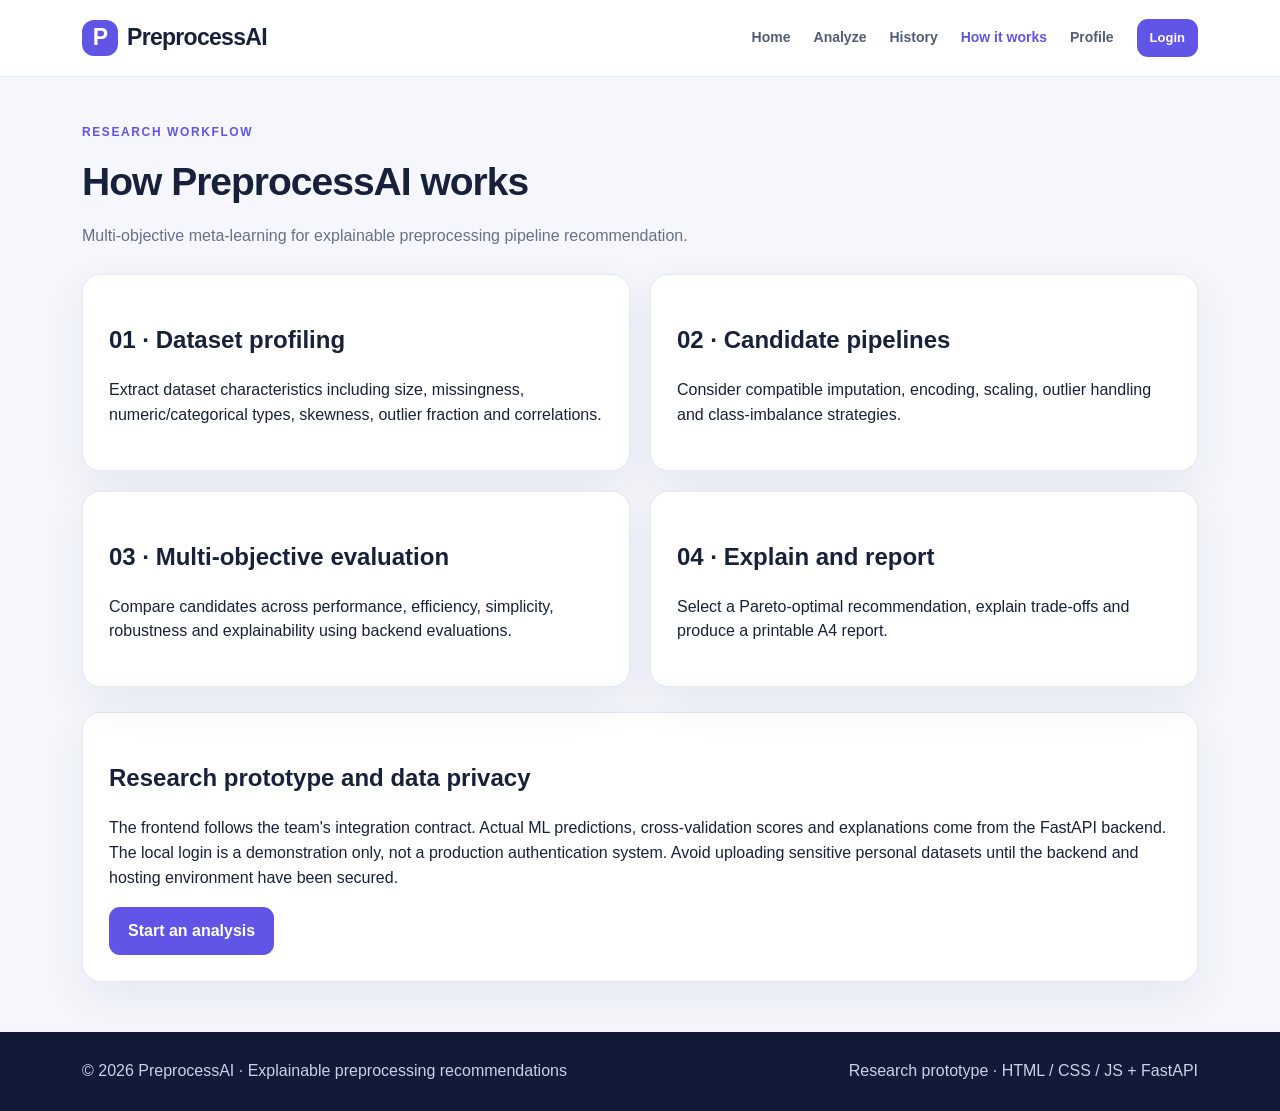
==== frontend/about.html @ e6f0c596 "Implement PreprocessAI frontend with profile and analysis pages" ====
<!doctype html><html lang="en"><head><meta charset="utf-8"><meta name="viewport" content="width=device-width, initial-scale=1"><title>How It Works | PreprocessAI</title><link rel="stylesheet" href="style.css"><script src="app.js" defer></script></head><body><header class="nav no-print"><div class="wrap nav-inner"><a class="brand" href="index.html"><span class="brand-mark">P</span>PreprocessAI</a><nav class="links"><a href="index.html">Home</a><a href="upload.html">Analyze</a><a href="history.html">History</a><a href="about.html">How it works</a><a href="profile.html">Profile</a><a data-auth href="login.html" class="btn small">Login</a></nav></div></header><main class="wrap"><div class="page-head"><span class="eyebrow">Research workflow</span><h1>How PreprocessAI works</h1><p>Multi-objective meta-learning for explainable preprocessing pipeline recommendation.</p></div><div class="grid2"><article class="card"><h2>01 · Dataset profiling</h2><p>Extract dataset characteristics including size, missingness, numeric/categorical types, skewness, outlier fraction and correlations.</p></article><article class="card"><h2>02 · Candidate pipelines</h2><p>Consider compatible imputation, encoding, scaling, outlier handling and class-imbalance strategies.</p></article><article class="card"><h2>03 · Multi-objective evaluation</h2><p>Compare candidates across performance, efficiency, simplicity, robustness and explainability using backend evaluations.</p></article><article class="card"><h2>04 · Explain and report</h2><p>Select a Pareto-optimal recommendation, explain trade-offs and produce a printable A4 report.</p></article></div><section class="card mt"><h2>Research prototype and data privacy</h2><p>The frontend follows the team's integration contract. Actual ML predictions, cross-validation scores and explanations come from the FastAPI backend. The local login is a demonstration only, not a production authentication system. Avoid uploading sensitive personal datasets until the backend and hosting environment have been secured.</p><a href="upload.html" class="btn">Start an analysis</a></section></main><footer class="footer no-print"><div class="wrap"><span>© 2026 PreprocessAI · Explainable preprocessing recommendations</span><span>Research prototype · HTML / CSS / JS + FastAPI</span></div></footer></body></html>
---- frontend/style.css ----
:root{--bg:#f5f7fc;--ink:#17213b;--muted:#65718b;--primary:#6155e8;--dark:#111a37;--line:#e4e8f2;--white:#fff;--good:#087e67;--shadow:0 16px 45px rgba(25,38,79,.07)}*{box-sizing:border-box}body{margin:0;background:var(--bg);color:var(--ink);font-family:Inter,Segoe UI,Arial,sans-serif;line-height:1.55}a{color:inherit;text-decoration:none}button,input,select{font:inherit}button{cursor:pointer}.wrap{max-width:1160px;margin:auto;padding:0 22px}.nav{background:white;border-bottom:1px solid var(--line);position:sticky;top:0;z-index:10}.nav-inner{display:flex;align-items:center;justify-content:space-between;gap:18px;min-height:76px}.brand{font-size:23px;font-weight:850;letter-spacing:-.7px}.brand-mark{display:inline-grid;place-items:center;background:var(--primary);color:white;width:36px;height:36px;border-radius:12px;margin-right:9px}.links{display:flex;align-items:center;gap:23px;flex-wrap:wrap}.links a{color:#515d78;font-weight:600;font-size:14px}.links a:hover,.links a.active{color:var(--primary)}.btn{display:inline-flex;justify-content:center;align-items:center;gap:8px;border:0;background:var(--primary);color:white!important;border-radius:11px;padding:12px 19px;font-weight:700}.btn:hover{filter:brightness(.94)}.btn.secondary{background:white;border:1px solid var(--line);color:var(--ink)!important}.btn.dark{background:var(--dark)}.btn.small{padding:9px 13px;font-size:13px}.btn:disabled{opacity:.5;cursor:not-allowed}.hero{padding:85px 0 65px;background:radial-gradient(circle at 85% 15%,#e1ddff 0,transparent 34%),linear-gradient(140deg,#f8faff,#eff2ff)}.hero-grid{display:grid;grid-template-columns:1.05fr .95fr;align-items:center;gap:55px}.eyebrow{display:inline-block;color:var(--primary);font-size:12px;font-weight:800;letter-spacing:1.6px;text-transform:uppercase}.hero h1{font-size:clamp(36px,5vw,62px);line-height:1.12;letter-spacing:-2px;margin:15px 0 20px}.hero h1 span{color:var(--primary)}.lead{color:var(--muted);font-size:17px;max-width:600px}.actions{display:flex;gap:12px;flex-wrap:wrap;margin-top:25px}.card{background:white;border:1px solid var(--line);border-radius:18px;padding:26px;box-shadow:var(--shadow)}.hero-card{padding:30px;transform:rotate(1deg)}.mock-row{display:flex;justify-content:space-between;gap:10px;border-bottom:1px solid var(--line);padding:15px 0}.mock-row:last-child{border:0}.pill{border-radius:30px;background:#eceafe;color:#5145d1;padding:5px 11px;font-size:12px;font-weight:700}.section{padding:64px 0}.section h2,.page-head h1{font-size:clamp(28px,3.2vw,39px);letter-spacing:-1px;margin:8px 0 12px}.muted{color:var(--muted)}.grid3{display:grid;grid-template-columns:repeat(3,1fr);gap:20px}.grid2{display:grid;grid-template-columns:repeat(2,1fr);gap:20px}.feature-icon{font-size:26px;background:#f0efff;border-radius:12px;display:inline-grid;place-items:center;width:52px;height:52px}.feature h3{margin-bottom:6px}.page-head{padding:42px 0 25px}.page-head p{margin:0;color:var(--muted)}.form-card{max-width:620px;margin:30px auto 70px}.auth-layout{display:grid;grid-template-columns:1fr 1fr;max-width:1030px;margin:65px auto;min-height:520px;overflow:hidden;padding:0}.auth-panel{padding:55px;background:var(--dark);color:white;display:flex;flex-direction:column;justify-content:center}.auth-panel p{color:#b8c4e2}.auth-form{padding:45px}.field{margin:18px 0}.field label{display:block;font-size:13px;font-weight:750;margin-bottom:7px}.field input,.field select{display:block;width:100%;border:1px solid #dce2ef;background:white;border-radius:10px;padding:13px;outline:none}.field input:focus,.field select:focus{border-color:var(--primary);box-shadow:0 0 0 3px #6155e81c}.checkrow{display:flex;gap:12px;align-items:center;margin:12px 0}.checkrow input{accent-color:var(--primary)}.status{min-height:25px;font-size:13px;color:#a13b38;margin:12px 0}.status.ok{color:var(--good)}.stats{display:grid;grid-template-columns:repeat(4,1fr);gap:16px;margin:20px 0}.stat{padding:20px;background:white;border:1px solid var(--line);border-radius:14px}.stat strong{display:block;font-size:27px;margin-top:8px}.table-wrap{overflow:auto}table{width:100%;border-collapse:collapse;font-size:14px}th,td{text-align:left;padding:13px;border-bottom:1px solid var(--line);vertical-align:top}th{background:#f8f9fe;color:#53617d;font-size:12px;text-transform:uppercase;letter-spacing:.4px}tr:last-child td{border-bottom:0}.drop{border:2px dashed #b8b2fa;background:#f9f8ff;padding:38px;text-align:center;border-radius:16px}.drop.drag{background:#eeebff}.drop input{max-width:100%}.tag{display:inline-block;background:#f0efff;color:#5046ba;border-radius:7px;padding:3px 9px;font-size:12px;font-weight:700}.bar{height:9px;background:#e8eaf4;border-radius:30px;overflow:hidden}.bar>i{display:block;height:100%;background:var(--primary);border-radius:30px}.report-top{display:flex;align-items:center;justify-content:space-between;gap:15px;flex-wrap:wrap}.report-section{margin:23px 0}.report-section h2{font-size:21px}.report-list li{margin:8px 0}.footer{background:var(--dark);color:#c9d2e7;padding:27px 0;margin-top:50px}.footer .wrap{display:flex;justify-content:space-between;gap:12px;flex-wrap:wrap}.empty{text-align:center;padding:65px 25px}.report-brand{display:none}.info{background:#f2f5ff;border-left:3px solid var(--primary);padding:12px 15px;border-radius:7px;color:#475573;font-size:14px}.mini{font-size:12px}.center{text-align:center}.mt{margin-top:25px}.hidden{display:none!important}@media(max-width:800px){.hero-grid,.auth-layout,.grid3,.grid2{grid-template-columns:1fr}.stats{grid-template-columns:repeat(2,1fr)}.nav-inner{align-items:flex-start;flex-direction:column;padding:13px 0}.links{gap:13px}.hero{padding:45px 0}.auth-layout{margin:22px}.auth-panel,.auth-form{padding:30px}.section{padding:40px 0}}@media(max-width:450px){.stats{grid-template-columns:1fr}.card{padding:18px}.hero h1{letter-spacing:-1px}.links{gap:10px;font-size:12px}}@page{size:A4 portrait;margin:14mm}@media print{body{background:white;color:#111;font-size:10pt}.nav,.footer,.no-print,.actions,.btn{display:none!important}.wrap{max-width:none;padding:0}.page-head{padding:0}.report-brand{display:block;border-bottom:2px solid #6155e8;padding-bottom:12px;margin-bottom:16px}.card,.stat{box-shadow:none;border:1px solid #ddd;break-inside:avoid}.report-section,table,tr{break-inside:avoid}.stats{grid-template-columns:repeat(4,1fr)}.stat{padding:10px}.stat strong{font-size:17px}.report-section{margin:12px 0}th,td{padding:6px;font-size:9pt}.bar{-webkit-print-color-adjust:exact;print-color-adjust:exact}.page-head h1{font-size:22pt}}

/* Profile: large, accessible multi-select cards */
.dataset-fieldset{border:0;padding:0;margin:24px 0 12px;min-width:0}
.dataset-fieldset legend{font-size:15px;font-weight:750;padding:0;color:var(--ink)}
.dataset-hint{font-size:13px;color:var(--muted);margin:5px 0 15px}
.dataset-grid{display:grid;grid-template-columns:repeat(2,minmax(0,1fr));gap:12px}
.dataset-option{position:relative;display:block;cursor:pointer;min-width:0}
.dataset-option input{position:absolute;inset:0;width:100%;height:100%;opacity:0;cursor:pointer;margin:0;z-index:1}
.dataset-option-content{min-height:76px;display:flex;align-items:center;gap:11px;padding:13px;border:1.5px solid #dfe4f2;border-radius:14px;background:#fff;transition:background .16s,border-color .16s,box-shadow .16s,transform .16s}
.dataset-option:hover .dataset-option-content{border-color:#9d96f5;background:#faf9ff;transform:translateY(-1px)}
.dataset-option input:focus-visible + .dataset-option-content{outline:3px solid #b3adff;outline-offset:3px}
.dataset-option input:checked + .dataset-option-content{background:#f1efff;border-color:var(--primary);box-shadow:0 0 0 1px var(--primary)}
.dataset-icon{display:grid;place-items:center;flex:none;width:40px;height:40px;border-radius:11px;background:#f0efff;color:#5548cb;font-size:21px;font-weight:700}
.dataset-name{font-weight:700;font-size:14px;line-height:1.3;min-width:0}
.dataset-check{margin-left:auto;display:grid;place-items:center;width:23px;height:23px;flex:none;border:1.5px solid #cbd2e3;border-radius:50%;color:transparent;font-size:14px;font-weight:800}
.dataset-option input:checked + .dataset-option-content .dataset-check{background:var(--primary);border-color:var(--primary);color:white}
.dataset-selection-count{font-size:12px;font-weight:700;color:#5b50ce;margin:10px 0 0}
@media(max-width:520px){.dataset-grid{grid-template-columns:1fr}.dataset-option-content{min-height:66px}}
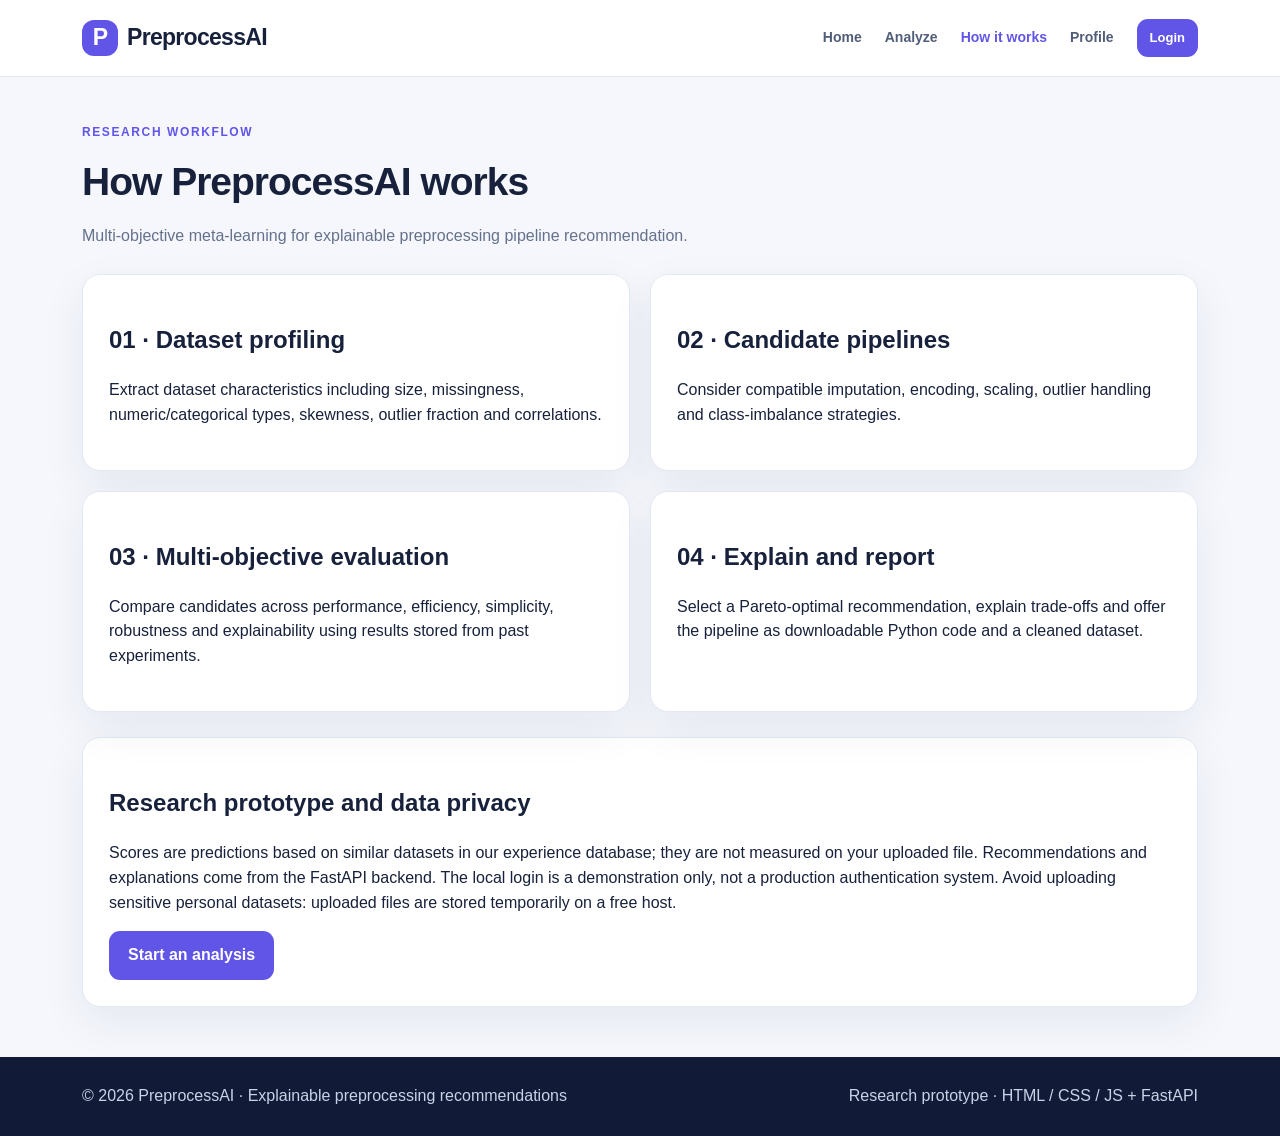
==== commit 1e6c83fa: "Apply new UI design to frontend" ====
--- a/frontend/about.html
+++ b/frontend/about.html
@@ -1 +1 @@
-<!doctype html><html lang="en"><head><meta charset="utf-8"><meta name="viewport" content="width=device-width, initial-scale=1"><title>How It Works | PreprocessAI</title><link rel="stylesheet" href="style.css"><script src="app.js" defer></script></head><body><header class="nav no-print"><div class="wrap nav-inner"><a class="brand" href="index.html"><span class="brand-mark">P</span>PreprocessAI</a><nav class="links"><a href="index.html">Home</a><a href="upload.html">Analyze</a><a href="history.html">History</a><a href="about.html">How it works</a><a href="profile.html">Profile</a><a data-auth href="login.html" class="btn small">Login</a></nav></div></header><main class="wrap"><div class="page-head"><span class="eyebrow">Research workflow</span><h1>How PreprocessAI works</h1><p>Multi-objective meta-learning for explainable preprocessing pipeline recommendation.</p></div><div class="grid2"><article class="card"><h2>01 · Dataset profiling</h2><p>Extract dataset characteristics including size, missingness, numeric/categorical types, skewness, outlier fraction and correlations.</p></article><article class="card"><h2>02 · Candidate pipelines</h2><p>Consider compatible imputation, encoding, scaling, outlier handling and class-imbalance strategies.</p></article><article class="card"><h2>03 · Multi-objective evaluation</h2><p>Compare candidates across performance, efficiency, simplicity, robustness and explainability using backend evaluations.</p></article><article class="card"><h2>04 · Explain and report</h2><p>Select a Pareto-optimal recommendation, explain trade-offs and produce a printable A4 report.</p></article></div><section class="card mt"><h2>Research prototype and data privacy</h2><p>The frontend follows the team's integration contract. Actual ML predictions, cross-validation scores and explanations come from the FastAPI backend. The local login is a demonstration only, not a production authentication system. Avoid uploading sensitive personal datasets until the backend and hosting environment have been secured.</p><a href="upload.html" class="btn">Start an analysis</a></section></main><footer class="footer no-print"><div class="wrap"><span>© 2026 PreprocessAI · Explainable preprocessing recommendations</span><span>Research prototype · HTML / CSS / JS + FastAPI</span></div></footer></body></html>+<!doctype html><html lang="en"><head><meta charset="utf-8"><meta name="viewport" content="width=device-width, initial-scale=1"><title>How It Works | PreprocessAI</title><link rel="stylesheet" href="style.css"></head><body><header class="nav no-print"><div class="wrap nav-inner"><a class="brand" href="index.html"><span class="brand-mark">P</span>PreprocessAI</a><nav class="links"><a href="index.html">Home</a><a href="upload.html">Analyze</a><a href="about.html">How it works</a><a href="profile.html">Profile</a><a data-auth href="login.html" class="btn small">Login</a></nav></div></header><main class="wrap"><div class="page-head"><span class="eyebrow">Research workflow</span><h1>How PreprocessAI works</h1><p>Multi-objective meta-learning for explainable preprocessing pipeline recommendation.</p></div><div class="grid2"><article class="card"><h2>01 · Dataset profiling</h2><p>Extract dataset characteristics including size, missingness, numeric/categorical types, skewness, outlier fraction and correlations.</p></article><article class="card"><h2>02 · Candidate pipelines</h2><p>Consider compatible imputation, encoding, scaling, outlier handling and class-imbalance strategies.</p></article><article class="card"><h2>03 · Multi-objective evaluation</h2><p>Compare candidates across performance, efficiency, simplicity, robustness and explainability using results stored from past experiments.</p></article><article class="card"><h2>04 · Explain and report</h2><p>Select a Pareto-optimal recommendation, explain trade-offs and offer the pipeline as downloadable Python code and a cleaned dataset.</p></article></div><section class="card mt"><h2>Research prototype and data privacy</h2><p>Scores are predictions based on similar datasets in our experience database; they are not measured on your uploaded file. Recommendations and explanations come from the FastAPI backend. The local login is a demonstration only, not a production authentication system. Avoid uploading sensitive personal datasets: uploaded files are stored temporarily on a free host.</p><a href="upload.html" class="btn">Start an analysis</a></section></main><footer class="footer no-print"><div class="wrap"><span>© 2026 PreprocessAI · Explainable preprocessing recommendations</span><span>Research prototype · HTML / CSS / JS + FastAPI</span></div></footer><script src="app.js"></script></body></html>
--- a/frontend/style.css
+++ b/frontend/style.css
@@ -17,3 +17,36 @@
 .dataset-option input:checked + .dataset-option-content .dataset-check{background:var(--primary);border-color:var(--primary);color:white}
 .dataset-selection-count{font-size:12px;font-weight:700;color:#5b50ce;margin:10px 0 0}
 @media(max-width:520px){.dataset-grid{grid-template-columns:1fr}.dataset-option-content{min-height:66px}}
+
+
+/* ---- Compatibility block: keeps the working upload and results pages in the new design ---- */
+[hidden]{display:none!important}
+.hint{color:var(--muted);font-size:14px;overflow-wrap:anywhere}
+.error{color:#a13b38!important}
+.password-row{position:relative}
+.password-row .toggle{position:absolute;right:8px;top:34px;background:none;border:0;color:var(--primary);font-weight:700;font-size:13px}
+.panel{margin-top:20px;padding:26px;background:white;border:1px solid var(--line);border-radius:18px;box-shadow:var(--shadow)}
+.panel h2{margin-top:0;color:var(--primary);font-size:21px}
+.panel h3{margin-bottom:6px}
+.results-wrap{max-width:1000px;margin:0 auto 60px}
+.spec-grid{display:grid;grid-template-columns:repeat(5,1fr);gap:12px}
+.spec-item{padding:14px;background:#f0efff;border-radius:12px}
+.spec-label{display:block;margin-bottom:6px;font-size:12px;color:var(--muted)}
+.score-row{display:grid;grid-template-columns:130px 1fr 50px;align-items:center;gap:12px;margin-top:10px}
+.score-track{height:10px;background:#e8eaf4;border-radius:30px;overflow:hidden}
+.score-fill{height:100%;background:var(--primary);border-radius:30px}
+.score-value{text-align:right;font-weight:700}
+.axis-controls{display:grid;grid-template-columns:auto 1fr auto 1fr;align-items:center;gap:10px;margin-bottom:14px}
+.axis-controls label,.download-row label{display:block;margin-bottom:6px;font-size:13px;font-weight:750}
+.axis-controls label{margin:0}
+.axis-controls select,.field select{width:100%;border:1px solid #dce2ef;background:white;border-radius:10px;padding:11px}
+.chart-wrap{position:relative;height:320px}
+.table-wrap table{white-space:nowrap}
+tr.chosen td{background:#ffe9e9;font-weight:700}
+.download-row{margin-top:14px}
+.download-row input{display:block;margin:6px 0 10px;max-width:100%}
+#downloadStatus,#fileName{color:var(--primary);overflow-wrap:anywhere}
+@media(max-width:800px){.spec-grid{grid-template-columns:1fr 1fr}.score-row{grid-template-columns:100px 1fr 40px}.axis-controls{grid-template-columns:1fr}}
+.download-row button{border:0;background:var(--primary);color:white;border-radius:11px;padding:11px 18px;font-weight:700}
+.download-row button:hover{filter:brightness(.94)}
+.download-row button:disabled{opacity:.5;cursor:not-allowed}
